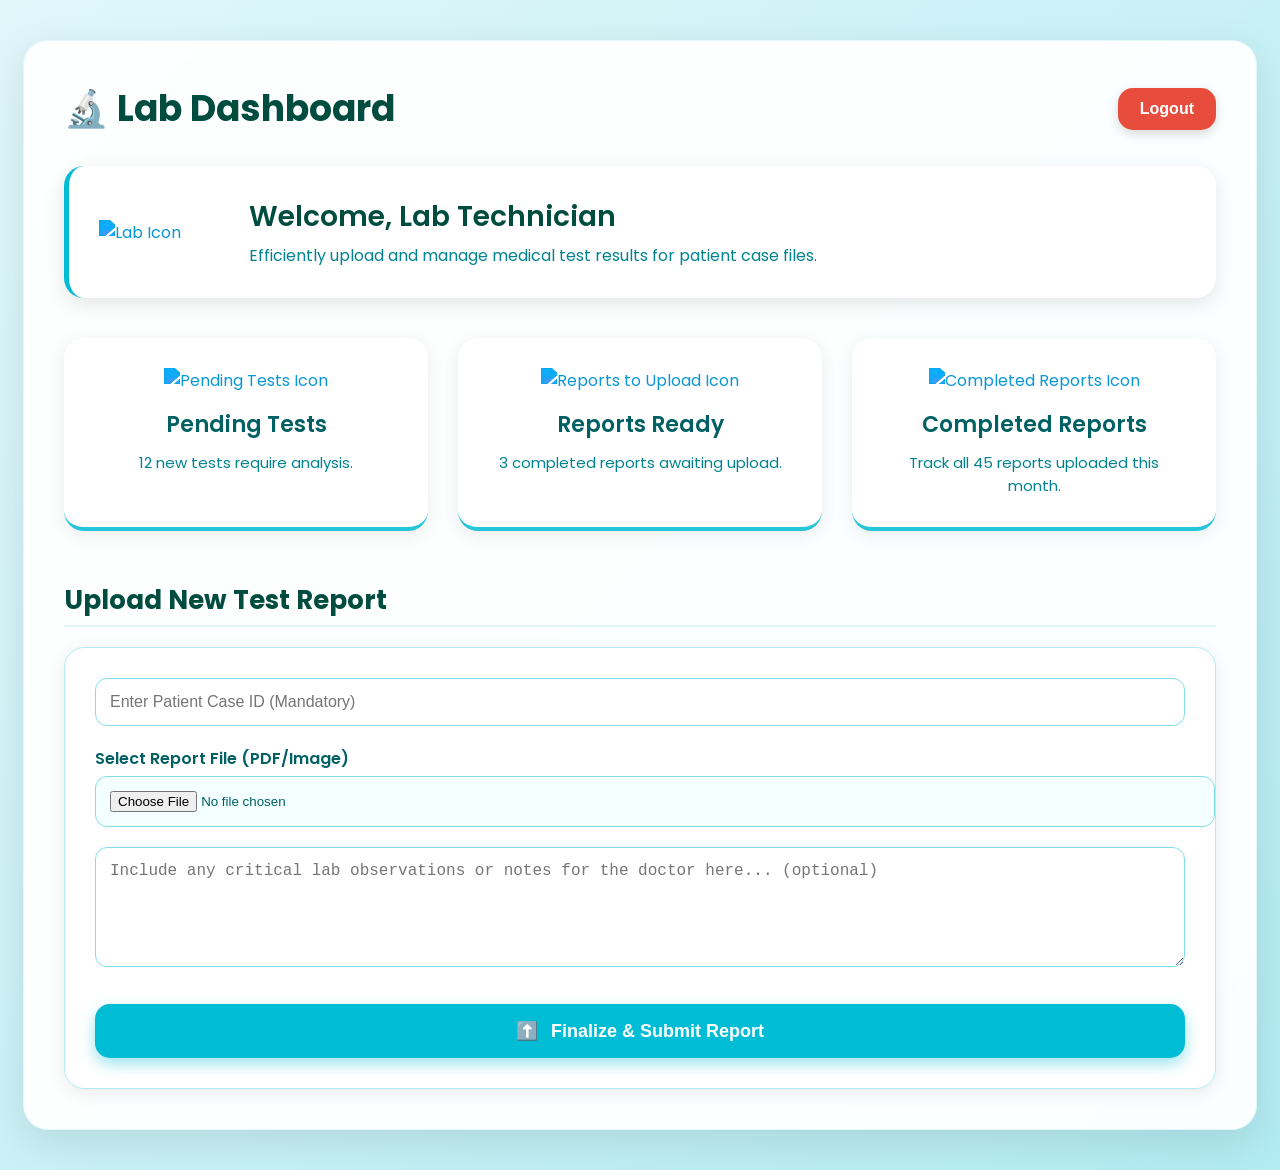
==== frontend/lab_dashboard.html @ 8ee11e84 "Initial commit:Ready for deployment" ====
<!DOCTYPE html>
<html lang="en">
<head>
<meta charset="UTF-8">
<meta name="viewport" content="width=device-width, initial-scale=1.0">
<title>Lab Dashboard – MediFusion</title>
<link href="https://fonts.googleapis.com/css2?family=Poppins:wght@300;400;600;700&display=swap" rel="stylesheet">

<style>
/* ---------------------------------------------------- */
/* --- 1. GLOBAL & LAYOUT (Teal/Aqua Theme) --- */
/* ---------------------------------------------------- */
body{
    margin:0;
    padding:0;
    font-family:'Poppins',Arial,sans-serif;
    /* Professional Teal/Aqua Gradient */
    background:linear-gradient(135deg,#e0f7fa,#b2ebf2);
    min-height:100vh;
    display:flex;
    justify-content:center;
    align-items:flex-start;
    padding:40px 0;
}

/* MAIN CONTAINER */
.container{
    width:90%;
    max-width:1300px;
    background:rgba(255,255,255,0.95);
    border-radius:25px;
    padding:40px;
    box-shadow:0 12px 40px rgba(0,0,0,0.1);
    backdrop-filter:blur(8px);
    border:1px solid rgba(0,188,212,0.1); /* Subtle Teal border */
}

/* HEADER */
.header{
    display:flex;
    justify-content:space-between;
    align-items:center;
    margin-bottom:30px;
}

.header h1{
    margin:0;
    font-size:36px;
    color:#004d40; /* Deep Teal/Navy */
    font-weight:700;
}

/* LOGOUT BUTTON */
.logout-btn{
    padding:12px 22px;
    background:#e74c3c; /* Retained standard alert color */
    color:white;
    border:none;
    border-radius:15px;
    font-size:16px;
    font-weight:600;
    cursor:pointer;
    transition:0.3s;
    box-shadow:0 4px 12px rgba(0,0,0,0.15);
}
.logout-btn:hover{
    background:#c0392b;
    transform:scale(1.02);
}

/* ---------------------------------------------------- */
/* --- 2. BANNER (Welcome Message) --- */
/* ---------------------------------------------------- */
.banner{
    background:white;
    padding:30px;
    border-radius:20px;
    box-shadow:0 6px 20px rgba(0,0,0,0.1);
    display:flex;
    align-items:center;
    gap:30px;
    margin-bottom:40px;
    border-left:5px solid #00bcd4; /* Accent Teal Line */
}

.banner img{
    width:120px;
    /* Use CSS filter to match the Teal palette */
    filter:invert(46%) sepia(35%) saturate(1450%) hue-rotate(159deg) brightness(97%) contrast(101%); 
    animation:float 4s infinite ease-in-out;
}

@keyframes float{
    0%{transform:translateY(0);}
    50%{transform:translateY(-8px);}
    100%{transform:translateY(0);}
}

.banner-text h2{
    margin:0;
    font-size:28px;
    color:#004d40;
    font-weight:600;
}

.banner-text p{
    margin:5px 0 0;
    font-size:16px;
    color:#00838f;
}

/* ---------------------------------------------------- */
/* --- 3. CARD GRID (Stats) --- */
/* ---------------------------------------------------- */
.grid{
    display:grid;
    grid-template-columns:repeat(auto-fit,minmax(280px,1fr));
    gap:30px;
}

.card{
    background:white;
    padding:30px;
    border-radius:20px;
    box-shadow:0 4px 18px rgba(0,0,0,0.08);
    text-align:center;
    transition:transform 0.3s, box-shadow 0.3s;
    border-bottom:4px solid #26c6da; /* Subtle Teal Underline */
}

.card:hover{
    transform:translateY(-8px);
    box-shadow:0 10px 25px rgba(0,0,0,0.15);
}

.card img{
    width:70px;
    margin-bottom:15px;
    filter:invert(46%) sepia(35%) saturate(1450%) hue-rotate(159deg) brightness(97%) contrast(101%); 
}

.card h3{
    margin:0 0 10px 0;
    color:#006064;
    font-size:22px;
    font-weight:600;
}

.card p{
    color:#00838f;
    margin:0;
    font-size:15px;
}

/* ---------------------------------------------------- */
/* --- 4. UPLOAD SECTION (Form) --- */
/* ---------------------------------------------------- */
.upload-section{
    margin-top:50px;
}

.section-title{
    font-size:26px;
    color:#004d40;
    margin-bottom:20px;
    font-weight:700;
    border-bottom:2px solid #e0f7fa;
    padding-bottom:5px;
}

.upload-card{
    background:white;
    padding:30px;
    border-radius:20px;
    box-shadow:0 4px 18px rgba(0,0,0,0.08);
    border:1px solid #b2ebf2;
}

.input-box, textarea{
    width:100%;
    padding:14px;
    border-radius:12px;
    border:1px solid #80deea; /* Light Teal Border */
    font-size:16px;
    margin-bottom:20px;
    box-sizing:border-box;
    color:#37474f;
    transition:border-color 0.3s, box-shadow 0.3s;
}

.input-box:focus, textarea:focus{
    outline:none;
    border-color:#00bcd4; /* Bright Teal Focus */
    box-shadow:0 0 0 3px rgba(0,188,212,0.2);
}

.file-box{
    /* Use standard input-box styling for consistency */
    width:100%;
    padding:14px;
    border-radius:12px;
    border:1px solid #80deea;
    background:#f4ffff; /* Very light teal background for file input */
    margin-bottom:20px;
    color:#006064;
    cursor:pointer;
}

textarea{
    min-height:120px;
}

/* SUBMIT BUTTON */
.submit-btn{
    width:100%;
    padding:16px;
    background:#00bcd4; /* Primary Action Teal */
    color:white;
    border:none;
    border-radius:15px;
    font-size:18px;
    font-weight:700;
    cursor:pointer;
    transition:0.3s;
    margin-top:10px;
    box-shadow:0 6px 15px rgba(0,188,212,0.4);
}

.submit-btn:hover{
    background:#0097a7;
    transform:scale(1.01);
    box-shadow:0 8px 20px rgba(0,188,212,0.5);
}

/* RESPONSIVE */
@media(max-width:900px){
    .banner{
        flex-direction:column;
        text-align:center;
    }
    .header{
        flex-direction:column;
        gap:15px;
    }
    .header h1{
        font-size:28px;
    }
}
</style>
</head>

<body>

<div class="container">

    <div class="header">
        <h1>🔬 Lab Dashboard</h1>
        <button class="logout-btn" onclick="logout()">Logout</button>
    </div>

    <div class="banner">
        <img src="https://cdn-icons-png.flaticon.com/512/3456/3456423.png" alt="Lab Icon">
        <div class="banner-text">
            <h2>Welcome, Lab Technician</h2>
            <p>Efficiently upload and manage medical test results for patient case files.</p>
        </div>
    </div>

    <div class="grid">

        <div class="card">
            <img src="https://cdn-icons-png.flaticon.com/512/3004/3004458.png" alt="Pending Tests Icon">
            <h3>Pending Tests</h3>
            <p>12 new tests require analysis.</p>
        </div>

        <div class="card">
            <img src="https://cdn-icons-png.flaticon.com/512/2966/2966327.png" alt="Reports to Upload Icon">
            <h3>Reports Ready</h3>
            <p>3 completed reports awaiting upload.</p>
        </div>

        <div class="card">
            <img src="https://cdn-icons-png.flaticon.com/512/3126/3126647.png" alt="Completed Reports Icon">
            <h3>Completed Reports</h3>
            <p>Track all 45 reports uploaded this month.</p>
        </div>

    </div>

    <div class="upload-section">
        <div class="section-title">Upload New Test Report</div>

        <div class="upload-card">

            <input id="caseId" class="input-box" placeholder="Enter Patient Case ID (Mandatory)" required>
            
            <label for="fileUpload" style="font-weight:600; color:#006064; display:block; margin-bottom:5px;">Select Report File (PDF/Image)</label>
            <input type="file" id="fileUpload" class="file-box" required>

            <textarea id="comments" placeholder="Include any critical lab observations or notes for the doctor here... (optional)"></textarea>

            <button class="submit-btn" onclick="uploadLabReport()">
                <span style="margin-right:8px;">⬆️</span> Finalize & Submit Report
            </button>

        </div>
    </div>

</div>

<script>
function logout(){
    alert("Logged out of MediFusion Lab System.");
    window.location.href = "login.html";
}

function uploadReport(){
    let caseId = document.getElementById("caseId").value.trim();
    if(caseId === ""){
        alert("Attention: Please enter the Patient Case ID before uploading.");
        return;
    }
    // Added a check for file selection
    let fileInput = document.getElementById("fileUpload");
    if(fileInput.files.length === 0){
        alert("Attention: Please select a file to upload.");
        return;
    }
    
    // Simulated upload
    alert(`Report for Case ID ${caseId} uploaded successfully!`);
    
    // Clear form after simulated submission
    document.getElementById("caseId").value = "";
    document.getElementById("fileUpload").value = "";
    document.getElementById("comments").value = "";
}
</script>
<script src="api.js"></script>
<script src="lab.js"></script>

</body>
</html>
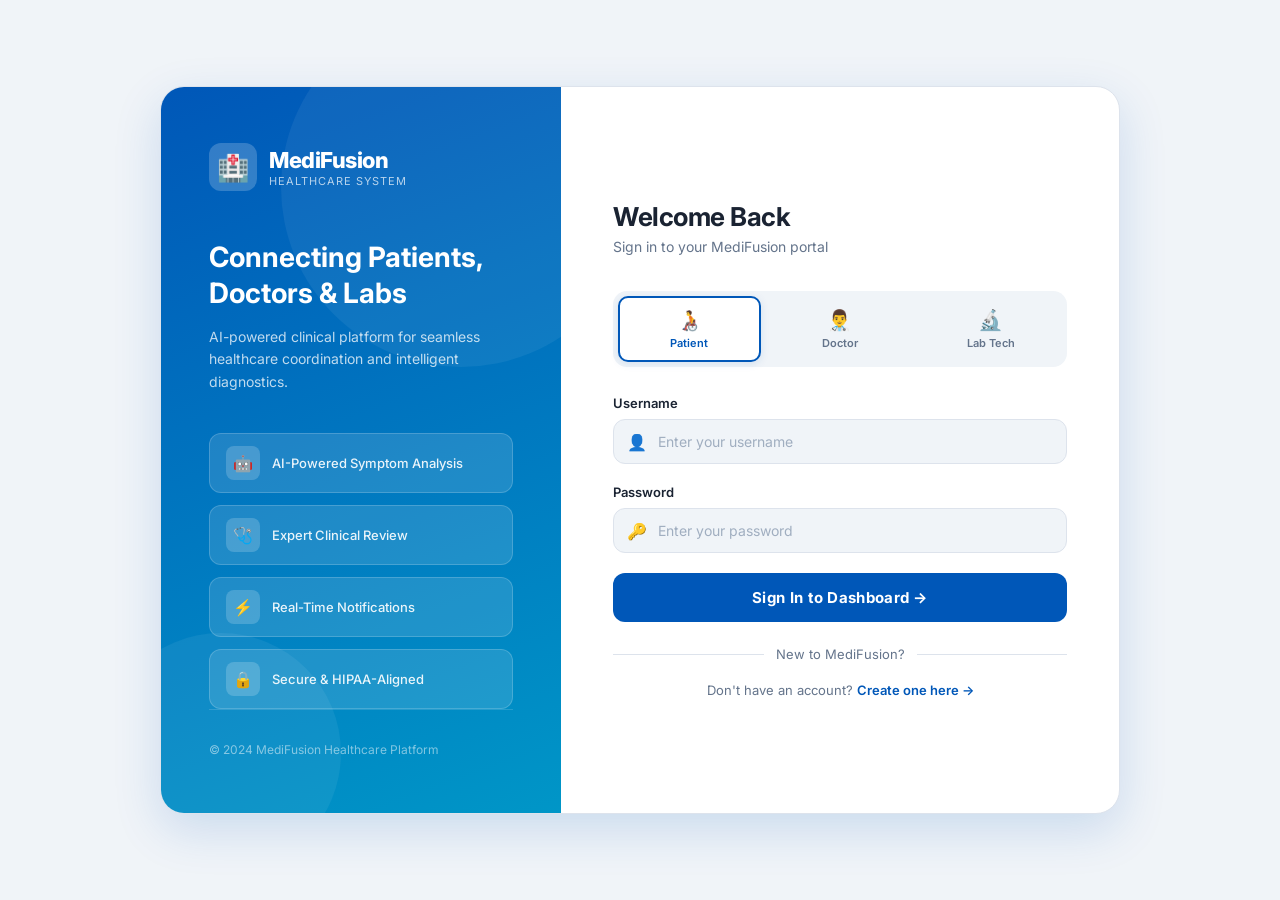
==== commit 002a497e: "redesign: light hospital theme + full feature build (lab, AI analysis, doctor review)" ====
--- a/frontend/lab_dashboard.html
+++ b/frontend/lab_dashboard.html
@@ -4,341 +4,268 @@
 <meta charset="UTF-8">
 <meta name="viewport" content="width=device-width, initial-scale=1.0">
 <title>Lab Dashboard – MediFusion</title>
-<link href="https://fonts.googleapis.com/css2?family=Poppins:wght@300;400;600;700&display=swap" rel="stylesheet">
-
+<link href="https://fonts.googleapis.com/css2?family=Inter:wght@300;400;500;600;700;800&display=swap" rel="stylesheet">
 <style>
-/* ---------------------------------------------------- */
-/* --- 1. GLOBAL & LAYOUT (Teal/Aqua Theme) --- */
-/* ---------------------------------------------------- */
-body{
-    margin:0;
-    padding:0;
-    font-family:'Poppins',Arial,sans-serif;
-    /* Professional Teal/Aqua Gradient */
-    background:linear-gradient(135deg,#e0f7fa,#b2ebf2);
-    min-height:100vh;
-    display:flex;
-    justify-content:center;
-    align-items:flex-start;
-    padding:40px 0;
+*, *::before, *::after { margin: 0; padding: 0; box-sizing: border-box; }
+:root {
+  --bg: #f0f4f8;
+  --sidebar: #ffffff;
+  --white: #ffffff;
+  --primary: #0e7c5b;
+  --primary-light: #ecfdf5;
+  --primary-hover: #065f46;
+  --text: #1a2332;
+  --muted: #64748b;
+  --border: #dde3ec;
+  --success: #16a34a;
+  --success-bg: #f0fdf4;
+  --danger: #dc2626;
+  --warn: #d97706;
+  --shadow: 0 2px 12px rgba(14,124,91,0.07);
+  --shadow-md: 0 4px 20px rgba(14,124,91,0.10);
 }
-
-/* MAIN CONTAINER */
-.container{
-    width:90%;
-    max-width:1300px;
-    background:rgba(255,255,255,0.95);
-    border-radius:25px;
-    padding:40px;
-    box-shadow:0 12px 40px rgba(0,0,0,0.1);
-    backdrop-filter:blur(8px);
-    border:1px solid rgba(0,188,212,0.1); /* Subtle Teal border */
-}
-
-/* HEADER */
-.header{
-    display:flex;
-    justify-content:space-between;
-    align-items:center;
-    margin-bottom:30px;
-}
-
-.header h1{
-    margin:0;
-    font-size:36px;
-    color:#004d40; /* Deep Teal/Navy */
-    font-weight:700;
-}
-
-/* LOGOUT BUTTON */
-.logout-btn{
-    padding:12px 22px;
-    background:#e74c3c; /* Retained standard alert color */
-    color:white;
-    border:none;
-    border-radius:15px;
-    font-size:16px;
-    font-weight:600;
-    cursor:pointer;
-    transition:0.3s;
-    box-shadow:0 4px 12px rgba(0,0,0,0.15);
-}
-.logout-btn:hover{
-    background:#c0392b;
-    transform:scale(1.02);
-}
-
-/* ---------------------------------------------------- */
-/* --- 2. BANNER (Welcome Message) --- */
-/* ---------------------------------------------------- */
-.banner{
-    background:white;
-    padding:30px;
-    border-radius:20px;
-    box-shadow:0 6px 20px rgba(0,0,0,0.1);
-    display:flex;
-    align-items:center;
-    gap:30px;
-    margin-bottom:40px;
-    border-left:5px solid #00bcd4; /* Accent Teal Line */
-}
-
-.banner img{
-    width:120px;
-    /* Use CSS filter to match the Teal palette */
-    filter:invert(46%) sepia(35%) saturate(1450%) hue-rotate(159deg) brightness(97%) contrast(101%); 
-    animation:float 4s infinite ease-in-out;
-}
-
-@keyframes float{
-    0%{transform:translateY(0);}
-    50%{transform:translateY(-8px);}
-    100%{transform:translateY(0);}
-}
-
-.banner-text h2{
-    margin:0;
-    font-size:28px;
-    color:#004d40;
-    font-weight:600;
-}
-
-.banner-text p{
-    margin:5px 0 0;
-    font-size:16px;
-    color:#00838f;
-}
-
-/* ---------------------------------------------------- */
-/* --- 3. CARD GRID (Stats) --- */
-/* ---------------------------------------------------- */
-.grid{
-    display:grid;
-    grid-template-columns:repeat(auto-fit,minmax(280px,1fr));
-    gap:30px;
-}
-
-.card{
-    background:white;
-    padding:30px;
-    border-radius:20px;
-    box-shadow:0 4px 18px rgba(0,0,0,0.08);
-    text-align:center;
-    transition:transform 0.3s, box-shadow 0.3s;
-    border-bottom:4px solid #26c6da; /* Subtle Teal Underline */
-}
-
-.card:hover{
-    transform:translateY(-8px);
-    box-shadow:0 10px 25px rgba(0,0,0,0.15);
-}
-
-.card img{
-    width:70px;
-    margin-bottom:15px;
-    filter:invert(46%) sepia(35%) saturate(1450%) hue-rotate(159deg) brightness(97%) contrast(101%); 
-}
-
-.card h3{
-    margin:0 0 10px 0;
-    color:#006064;
-    font-size:22px;
-    font-weight:600;
-}
-
-.card p{
-    color:#00838f;
-    margin:0;
-    font-size:15px;
-}
-
-/* ---------------------------------------------------- */
-/* --- 4. UPLOAD SECTION (Form) --- */
-/* ---------------------------------------------------- */
-.upload-section{
-    margin-top:50px;
-}
-
-.section-title{
-    font-size:26px;
-    color:#004d40;
-    margin-bottom:20px;
-    font-weight:700;
-    border-bottom:2px solid #e0f7fa;
-    padding-bottom:5px;
-}
-
-.upload-card{
-    background:white;
-    padding:30px;
-    border-radius:20px;
-    box-shadow:0 4px 18px rgba(0,0,0,0.08);
-    border:1px solid #b2ebf2;
-}
-
-.input-box, textarea{
-    width:100%;
-    padding:14px;
-    border-radius:12px;
-    border:1px solid #80deea; /* Light Teal Border */
-    font-size:16px;
-    margin-bottom:20px;
-    box-sizing:border-box;
-    color:#37474f;
-    transition:border-color 0.3s, box-shadow 0.3s;
-}
-
-.input-box:focus, textarea:focus{
-    outline:none;
-    border-color:#00bcd4; /* Bright Teal Focus */
-    box-shadow:0 0 0 3px rgba(0,188,212,0.2);
-}
-
-.file-box{
-    /* Use standard input-box styling for consistency */
-    width:100%;
-    padding:14px;
-    border-radius:12px;
-    border:1px solid #80deea;
-    background:#f4ffff; /* Very light teal background for file input */
-    margin-bottom:20px;
-    color:#006064;
-    cursor:pointer;
-}
-
-textarea{
-    min-height:120px;
-}
-
-/* SUBMIT BUTTON */
-.submit-btn{
-    width:100%;
-    padding:16px;
-    background:#00bcd4; /* Primary Action Teal */
-    color:white;
-    border:none;
-    border-radius:15px;
-    font-size:18px;
-    font-weight:700;
-    cursor:pointer;
-    transition:0.3s;
-    margin-top:10px;
-    box-shadow:0 6px 15px rgba(0,188,212,0.4);
-}
-
-.submit-btn:hover{
-    background:#0097a7;
-    transform:scale(1.01);
-    box-shadow:0 8px 20px rgba(0,188,212,0.5);
-}
-
-/* RESPONSIVE */
-@media(max-width:900px){
-    .banner{
-        flex-direction:column;
-        text-align:center;
-    }
-    .header{
-        flex-direction:column;
-        gap:15px;
-    }
-    .header h1{
-        font-size:28px;
-    }
-}
+body { font-family: 'Inter', sans-serif; background: var(--bg); color: var(--text); min-height: 100vh; display: flex; font-size: 14px; }
+
+/* ── SIDEBAR ── */
+.sidebar { width: 248px; min-width: 248px; background: var(--sidebar); border-right: 1px solid var(--border); display: flex; flex-direction: column; height: 100vh; position: sticky; top: 0; box-shadow: 2px 0 12px rgba(0,0,0,0.04); }
+.sidebar-brand { padding: 24px 22px 18px; border-bottom: 1px solid var(--border); display: flex; align-items: center; gap: 10px; }
+.brand-icon { width: 38px; height: 38px; border-radius: 10px; background: var(--primary); display: flex; align-items: center; justify-content: center; font-size: 20px; }
+.brand-name { font-size: 16px; font-weight: 800; color: var(--primary); }
+.brand-sub { font-size: 10px; color: var(--muted); text-transform: uppercase; letter-spacing: 0.8px; }
+.user-card { margin: 16px 14px; padding: 14px; background: var(--primary-light); border-radius: 14px; display: flex; align-items: center; gap: 12px; border: 1px solid rgba(14,124,91,0.12); }
+.user-avatar { width: 40px; height: 40px; border-radius: 50%; background: var(--primary); color: white; font-size: 18px; display: flex; align-items: center; justify-content: center; }
+.user-name { font-size: 13px; font-weight: 700; }
+.user-role { font-size: 11px; color: var(--primary); font-weight: 600; }
+.nav-section { padding: 8px 10px 0; flex: 1; }
+.nav-label { font-size: 10px; color: var(--muted); text-transform: uppercase; letter-spacing: 1px; padding: 10px 10px 6px; font-weight: 600; }
+.nav-item { display: flex; align-items: center; gap: 10px; padding: 10px 12px; border-radius: 10px; cursor: pointer; color: var(--muted); font-size: 13px; font-weight: 500; transition: all 0.15s; margin-bottom: 2px; }
+.nav-item:hover { background: var(--bg); color: var(--text); }
+.nav-item.active { background: var(--primary-light); color: var(--primary); font-weight: 600; }
+.nav-icon { font-size: 16px; width: 20px; text-align: center; }
+.sidebar-footer { padding: 14px; border-top: 1px solid var(--border); }
+.btn-logout { width: 100%; padding: 10px; background: #fef2f2; border: 1px solid #fca5a5; border-radius: 10px; color: var(--danger); font-size: 13px; font-weight: 600; font-family: 'Inter', sans-serif; cursor: pointer; transition: all 0.2s; }
+.btn-logout:hover { background: var(--danger); color: white; }
+
+/* ── MAIN ── */
+.main { flex: 1; overflow-y: auto; display: flex; flex-direction: column; }
+.topbar { background: var(--white); border-bottom: 1px solid var(--border); padding: 16px 32px; display: flex; align-items: center; justify-content: space-between; position: sticky; top: 0; z-index: 10; box-shadow: 0 1px 4px rgba(0,0,0,0.04); }
+.topbar-title { font-size: 18px; font-weight: 700; color: var(--text); }
+.topbar-sub { font-size: 12px; color: var(--muted); margin-top: 1px; }
+.content { padding: 28px 32px; flex: 1; }
+
+.tab-panel { display: none; }
+.tab-panel.active { display: block; }
+
+/* ── STATS ── */
+.stats-row { display: grid; grid-template-columns: repeat(auto-fit, minmax(160px,1fr)); gap: 16px; margin-bottom: 24px; }
+.stat-card { background: var(--white); border: 1px solid var(--border); border-radius: 16px; padding: 20px; box-shadow: var(--shadow); position: relative; overflow: hidden; }
+.stat-card::before { content: ''; position: absolute; top: 0; left: 0; right: 0; height: 3px; background: var(--primary); }
+.stat-icon { font-size: 24px; margin-bottom: 10px; }
+.stat-value { font-size: 22px; font-weight: 800; color: var(--text); }
+.stat-label { font-size: 12px; color: var(--muted); margin-top: 4px; font-weight: 500; }
+
+/* ── CARDS ── */
+.card-grid { display: grid; grid-template-columns: 1fr 1fr; gap: 20px; margin-bottom: 20px; }
+.card-full { grid-column: 1 / -1; }
+.card { background: var(--white); border: 1px solid var(--border); border-radius: 16px; padding: 24px; box-shadow: var(--shadow); }
+.card-title { font-size: 14px; font-weight: 700; color: var(--text); margin-bottom: 18px; display: flex; align-items: center; gap: 8px; padding-bottom: 14px; border-bottom: 1px solid var(--border); }
+
+/* ── FORMS ── */
+.form-group { margin-bottom: 18px; }
+.form-label { display: block; font-size: 12px; font-weight: 600; color: var(--text); margin-bottom: 8px; text-transform: uppercase; letter-spacing: 0.5px; }
+.form-input { width: 100%; padding: 12px 16px; background: var(--bg); border: 1.5px solid var(--border); border-radius: 10px; color: var(--text); font-size: 13px; font-family: 'Inter', sans-serif; transition: all 0.2s; }
+.form-input:focus { outline: none; border-color: var(--primary); background: white; box-shadow: 0 0 0 3px rgba(14,124,91,0.1); }
+.form-input::placeholder { color: #a0aec0; }
+textarea.form-input { resize: vertical; min-height: 90px; }
+
+.btn-primary { padding: 11px 22px; background: var(--primary); border: none; border-radius: 10px; color: white; font-size: 13px; font-weight: 700; font-family: 'Inter', sans-serif; cursor: pointer; transition: all 0.2s; }
+.btn-primary:hover { background: var(--primary-hover); transform: translateY(-1px); box-shadow: 0 4px 14px rgba(14,124,91,0.25); }
+.btn-primary:disabled { opacity: 0.6; cursor: not-allowed; transform: none; }
+
+.btn-secondary { padding: 10px 18px; background: var(--primary-light); border: 1px solid rgba(14,124,91,0.25); border-radius: 10px; color: var(--primary); font-size: 13px; font-weight: 600; font-family: 'Inter', sans-serif; cursor: pointer; transition: all 0.2s; }
+.btn-secondary:hover { background: #d1fae5; }
+
+/* ── LOOKUP ── */
+.lookup-result { display: none; background: var(--primary-light); border: 1px solid rgba(14,124,91,0.2); border-radius: 14px; padding: 18px; margin-top: 18px; }
+.lookup-result.show { display: block; }
+
+.info-row { display: flex; align-items: flex-start; padding: 10px 0; border-bottom: 1px solid var(--border); }
+.info-row:last-child { border-bottom: none; padding-bottom: 0; }
+.info-key { font-size: 11px; font-weight: 700; color: var(--muted); width: 130px; flex-shrink: 0; padding-top: 1px; text-transform: uppercase; letter-spacing: 0.5px; }
+.info-val { font-size: 13px; color: var(--text); font-weight: 500; flex: 1; line-height: 1.5; }
+
+/* ── BADGE ── */
+.badge { display: inline-flex; align-items: center; padding: 3px 10px; border-radius: 20px; font-size: 11px; font-weight: 700; text-transform: uppercase; letter-spacing: 0.5px; }
+.badge-submitted { background: #fffbeb; color: var(--warn); border: 1px solid #fde68a; }
+.badge-analyzed { background: #eff6ff; color: #0057B8; border: 1px solid #bfdbfe; }
+.badge-reviewed { background: var(--success-bg); color: var(--success); border: 1px solid #86efac; }
+
+/* ── UPLOAD LOCKED ── */
+.upload-locked { text-align: center; padding: 40px 20px; color: var(--muted); }
+.upload-locked-icon { font-size: 40px; display: block; margin-bottom: 12px; opacity: 0.35; }
+
+/* ── MSG ── */
+.msg { display: none; padding: 11px 14px; border-radius: 10px; font-size: 13px; font-weight: 600; margin-top: 12px; }
+.msg.success { background: var(--success-bg); border: 1px solid #86efac; color: var(--success); }
+.msg.error { background: #fef2f2; border: 1px solid #fca5a5; color: var(--danger); }
+
+/* ── TABLE ── */
+.data-table { width: 100%; border-collapse: collapse; }
+.data-table th { font-size: 11px; font-weight: 700; color: var(--muted); text-transform: uppercase; letter-spacing: 0.8px; padding: 10px 14px; text-align: left; border-bottom: 1.5px solid var(--border); }
+.data-table td { padding: 13px 14px; font-size: 13px; color: var(--text); border-bottom: 1px solid var(--border); }
+.data-table tr:last-child td { border-bottom: none; }
+.data-table tr:hover td { background: var(--bg); }
+
+.empty-state { text-align: center; padding: 48px 20px; }
+.empty-icon { font-size: 48px; opacity: 0.2; display: block; margin-bottom: 12px; }
+.empty-state p { color: var(--muted); font-size: 14px; }
+
+.spinner { display: inline-block; width: 15px; height: 15px; border: 2px solid rgba(255,255,255,0.4); border-top-color: white; border-radius: 50%; animation: spin 0.7s linear infinite; vertical-align: middle; margin-right: 6px; }
+@keyframes spin { to { transform: rotate(360deg); } }
+
+@media (max-width: 900px) { .card-grid { grid-template-columns: 1fr; } .card-full { grid-column: 1; } }
+@media (max-width: 768px) { body { flex-direction: column; } .sidebar { width: 100%; height: auto; min-width: unset; position: relative; } .content { padding: 20px; } .topbar { padding: 14px 20px; } }
 </style>
 </head>
-
 <body>
 
-<div class="container">
-
-    <div class="header">
-        <h1>🔬 Lab Dashboard</h1>
-        <button class="logout-btn" onclick="logout()">Logout</button>
-    </div>
-
-    <div class="banner">
-        <img src="https://cdn-icons-png.flaticon.com/512/3456/3456423.png" alt="Lab Icon">
-        <div class="banner-text">
-            <h2>Welcome, Lab Technician</h2>
-            <p>Efficiently upload and manage medical test results for patient case files.</p>
-        </div>
-    </div>
-
-    <div class="grid">
-
+<!-- ── SIDEBAR ── -->
+<div class="sidebar">
+  <div class="sidebar-brand">
+    <div class="brand-icon">🏥</div>
+    <div>
+      <div class="brand-name">MediFusion</div>
+      <div class="brand-sub">Lab Portal</div>
+    </div>
+  </div>
+  <div class="user-card">
+    <div class="user-avatar">🔬</div>
+    <div>
+      <div class="user-name" id="sidebarUsername">Lab Tech</div>
+      <div class="user-role">Lab Technician</div>
+    </div>
+  </div>
+  <nav class="nav-section">
+    <div class="nav-label">Menu</div>
+    <div class="nav-item active" onclick="showTab('overview')" id="nav-overview"><span class="nav-icon">📊</span> Overview</div>
+    <div class="nav-item" onclick="showTab('upload')" id="nav-upload"><span class="nav-icon">⬆️</span> Upload Report</div>
+    <div class="nav-item" onclick="showTab('history')" id="nav-history"><span class="nav-icon">📁</span> History</div>
+  </nav>
+  <div class="sidebar-footer">
+    <button class="btn-logout" onclick="logout()">🚪 Sign Out</button>
+  </div>
+</div>
+
+<!-- ── MAIN ── -->
+<div class="main">
+  <div class="topbar">
+    <div>
+      <div class="topbar-title" id="topbarTitle">Lab Overview</div>
+      <div class="topbar-sub" id="topbarSub">Manage patient reports and uploads</div>
+    </div>
+    <button class="btn-primary" onclick="showTab('upload')">+ Upload Report</button>
+  </div>
+
+  <div class="content">
+
+    <!-- ════ OVERVIEW ════ -->
+    <div class="tab-panel active" id="tab-overview">
+      <div class="stats-row">
+        <div class="stat-card">
+          <div class="stat-icon">📤</div>
+          <div class="stat-value" id="statUploads">—</div>
+          <div class="stat-label">Reports Uploaded</div>
+        </div>
+        <div class="stat-card">
+          <div class="stat-icon">🧪</div>
+          <div class="stat-value" id="statCases">—</div>
+          <div class="stat-label">Cases Assisted</div>
+        </div>
+        <div class="stat-card">
+          <div class="stat-icon">✅</div>
+          <div class="stat-value" id="statReviewed">—</div>
+          <div class="stat-label">This Month</div>
+        </div>
+      </div>
+
+      <div class="card">
+        <div class="card-title">📋 Recent Uploads</div>
+        <div id="recentUploads">
+          <div class="empty-state"><span class="empty-icon">📭</span><p>No reports uploaded yet.</p></div>
+        </div>
+      </div>
+    </div>
+
+    <!-- ════ UPLOAD ════ -->
+    <div class="tab-panel" id="tab-upload">
+      <div class="card-grid">
+
+        <!-- Step 1 -->
         <div class="card">
-            <img src="https://cdn-icons-png.flaticon.com/512/3004/3004458.png" alt="Pending Tests Icon">
-            <h3>Pending Tests</h3>
-            <p>12 new tests require analysis.</p>
-        </div>
-
+          <div class="card-title">🔍 Step 1 — Find Patient</div>
+          <div class="form-group">
+            <label class="form-label">Patient Username</label>
+            <div style="display:flex;gap:10px;">
+              <input id="lookupInput" class="form-input" placeholder="Enter patient username" style="flex:1;">
+              <button class="btn-secondary" onclick="lookupPatient()">Search</button>
+            </div>
+          </div>
+          <div id="lookupMsg" class="msg"></div>
+
+          <div class="lookup-result" id="lookupResult">
+            <div class="info-row"><div class="info-key">Patient</div><div class="info-val" id="lookupPatientName">—</div></div>
+            <div class="info-row"><div class="info-key">Case ID</div><div class="info-val" id="lookupCaseId">—</div></div>
+            <div class="info-row"><div class="info-key">Symptoms</div><div class="info-val" id="lookupSymptoms">—</div></div>
+            <div class="info-row"><div class="info-key">AI Finding</div><div class="info-val" id="lookupAIPrediction">—</div></div>
+            <div class="info-row"><div class="info-key">Status</div><div class="info-val" id="lookupCaseStatus">—</div></div>
+            <div class="info-row"><div class="info-key">Attachments</div><div class="info-val" id="lookupAttachments">None</div></div>
+          </div>
+        </div>
+
+        <!-- Step 2 -->
         <div class="card">
-            <img src="https://cdn-icons-png.flaticon.com/512/2966/2966327.png" alt="Reports to Upload Icon">
-            <h3>Reports Ready</h3>
-            <p>3 completed reports awaiting upload.</p>
-        </div>
-
-        <div class="card">
-            <img src="https://cdn-icons-png.flaticon.com/512/3126/3126647.png" alt="Completed Reports Icon">
-            <h3>Completed Reports</h3>
-            <p>Track all 45 reports uploaded this month.</p>
-        </div>
-
-    </div>
-
-    <div class="upload-section">
-        <div class="section-title">Upload New Test Report</div>
-
-        <div class="upload-card">
-
-            <input id="caseId" class="input-box" placeholder="Enter Patient Case ID (Mandatory)" required>
-            
-            <label for="fileUpload" style="font-weight:600; color:#006064; display:block; margin-bottom:5px;">Select Report File (PDF/Image)</label>
-            <input type="file" id="fileUpload" class="file-box" required>
-
-            <textarea id="comments" placeholder="Include any critical lab observations or notes for the doctor here... (optional)"></textarea>
-
-            <button class="submit-btn" onclick="uploadLabReport()">
-                <span style="margin-right:8px;">⬆️</span> Finalize & Submit Report
+          <div class="card-title">📎 Step 2 — Attach Report</div>
+          <div id="uploadLocked" class="upload-locked">
+            <span class="upload-locked-icon">🔒</span>
+            Search for a patient first to unlock this form.
+          </div>
+          <div id="uploadForm" style="display:none;">
+            <input type="hidden" id="uploadCaseId">
+            <div class="form-group">
+              <label class="form-label">Report File (X-ray / PDF / Image) *</label>
+              <input type="file" id="fileUpload" class="form-input" accept="image/*,.pdf" required>
+            </div>
+            <div class="form-group">
+              <label class="form-label">Lab Notes (optional)</label>
+              <textarea id="comments" class="form-input" placeholder="Critical observations or notes for the reviewing doctor..."></textarea>
+            </div>
+            <div id="uploadMsg" class="msg"></div>
+            <button class="btn-primary" id="uploadBtn" onclick="uploadReport()" style="width:100%;padding:14px;font-size:14px;margin-top:4px;">
+              ⬆️ Submit Report to Case
             </button>
-
-        </div>
-    </div>
-
+          </div>
+        </div>
+
+      </div>
+    </div>
+
+    <!-- ════ HISTORY ════ -->
+    <div class="tab-panel" id="tab-history">
+      <div style="display:flex;justify-content:flex-end;margin-bottom:18px;">
+        <button class="btn-secondary" onclick="loadHistory()">↻ Refresh</button>
+      </div>
+      <div class="card">
+        <div class="card-title">📁 All Uploads</div>
+        <div id="historyContent">
+          <div class="empty-state"><span class="empty-icon">📭</span><p>Loading...</p></div>
+        </div>
+      </div>
+    </div>
+
+  </div>
 </div>
 
-<script>
-function logout(){
-    alert("Logged out of MediFusion Lab System.");
-    window.location.href = "login.html";
-}
-
-function uploadReport(){
-    let caseId = document.getElementById("caseId").value.trim();
-    if(caseId === ""){
-        alert("Attention: Please enter the Patient Case ID before uploading.");
-        return;
-    }
-    // Added a check for file selection
-    let fileInput = document.getElementById("fileUpload");
-    if(fileInput.files.length === 0){
-        alert("Attention: Please select a file to upload.");
-        return;
-    }
-    
-    // Simulated upload
-    alert(`Report for Case ID ${caseId} uploaded successfully!`);
-    
-    // Clear form after simulated submission
-    document.getElementById("caseId").value = "";
-    document.getElementById("fileUpload").value = "";
-    document.getElementById("comments").value = "";
-}
-</script>
 <script src="api.js"></script>
 <script src="lab.js"></script>
-
 </body>
-</html>+</html>
